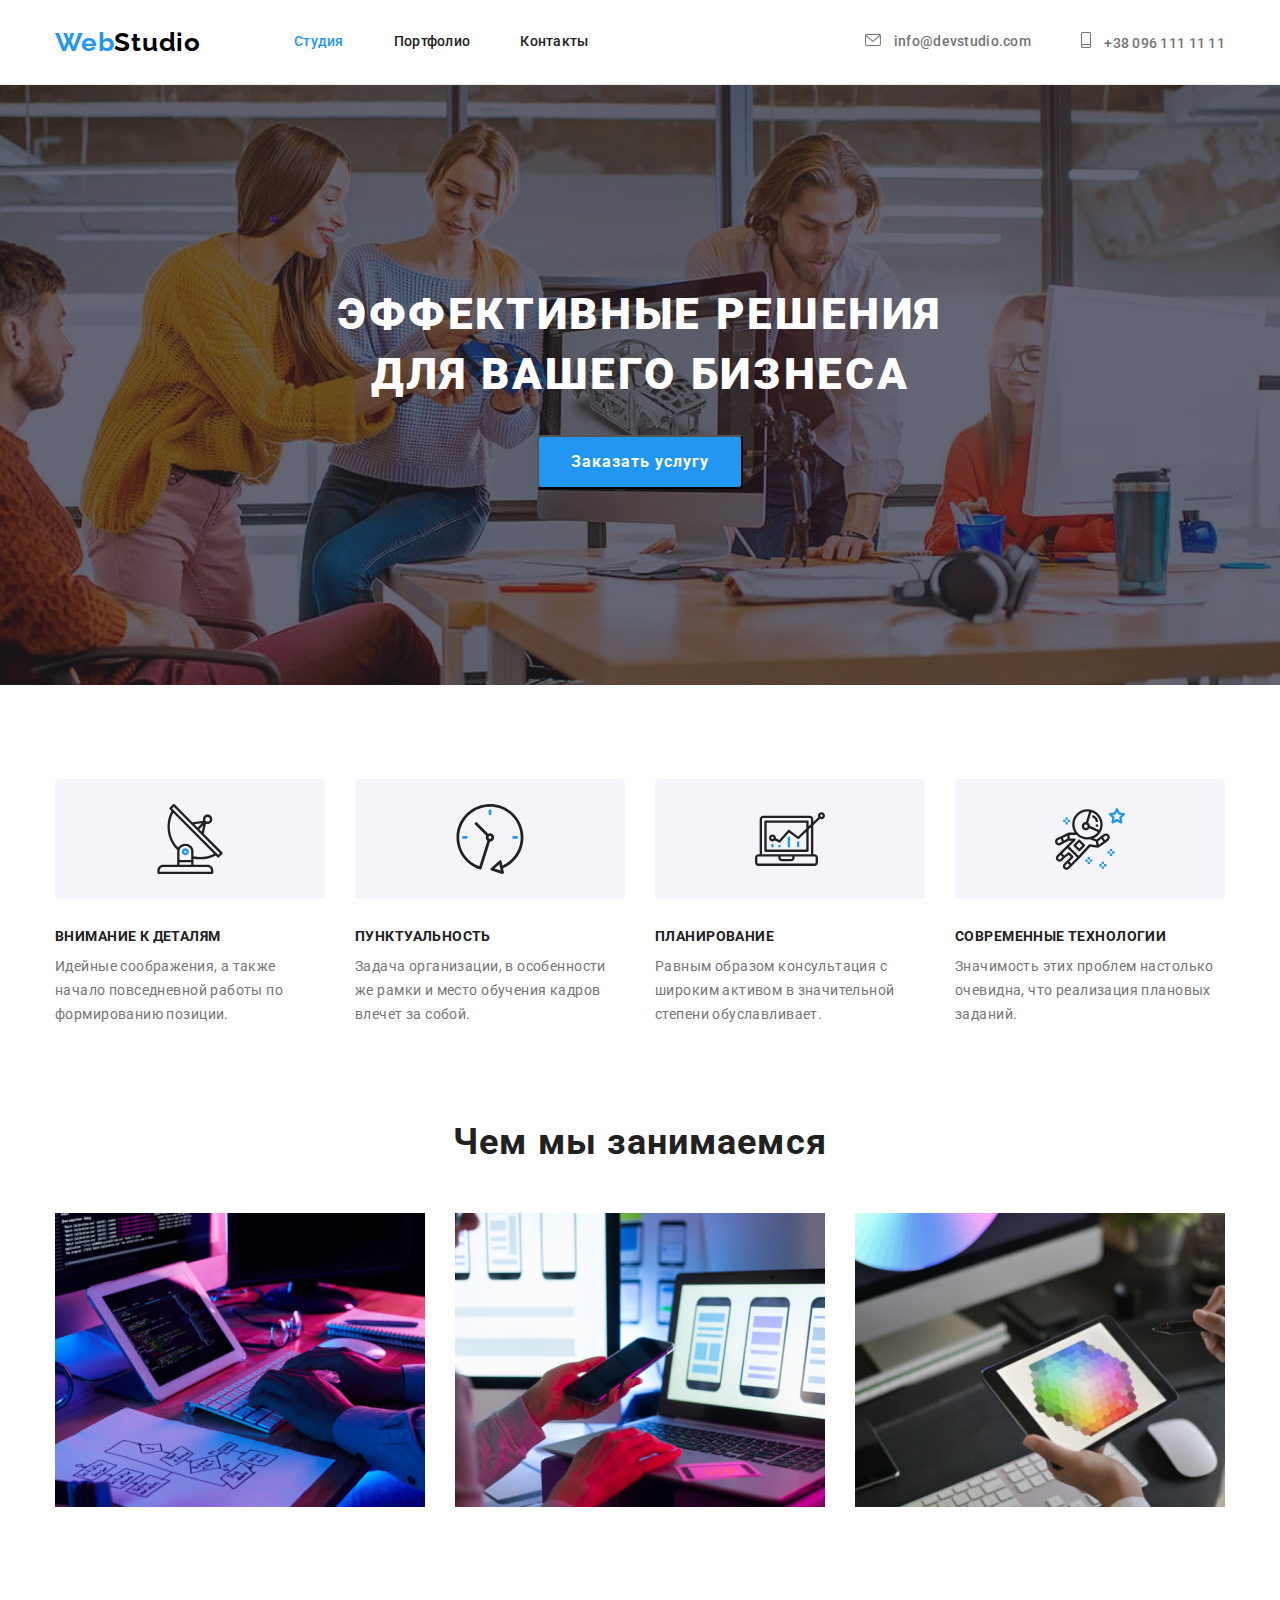
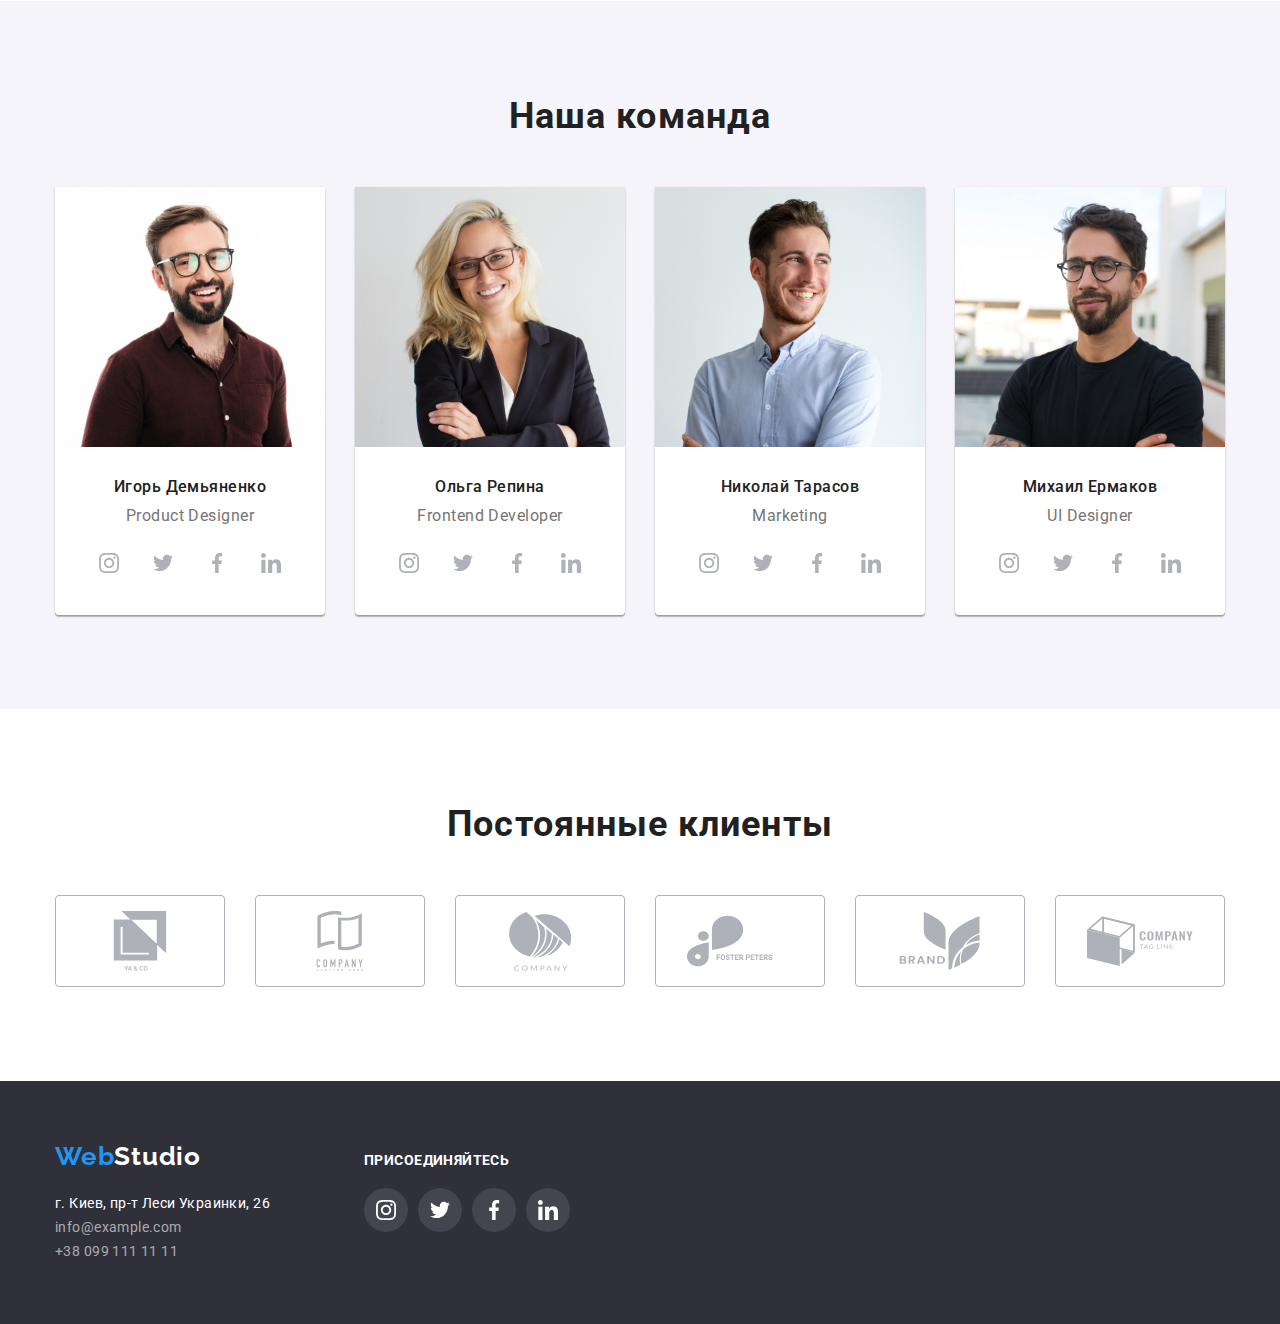
==== index.html @ c4a21d58 "Initial commit" ====
<!DOCTYPE html>
<html lang="ru">
  <head>
    <meta charset="UTF-8" />
    <meta http-equiv="X-UA-Compatible" content="IE=edge" />
    <meta name="viewport" content="width=device-width, initial-scale=1.0" />
    <title>Студия</title>
    <link rel="preconnect" href="https://fonts.googleapis.com" />
    <link rel="preconnect" href="https://fonts.gstatic.com" crossorigin />
    <link
      href="https://fonts.googleapis.com/css2?family=Raleway:wght@700&family=Roboto:wght@400;500;700;900&display=swap"
      rel="stylesheet"
    />
    <link
      rel="stylesheet"
      href="https://cdn.jsdelivr.net/npm/modern-normalize@1.1.0/modern-normalize.min.css"
    />
    <link rel="stylesheet" href="./css/styles.css" />
  </head>
  <body>
    <header class="header">
      <div class="container">
        <!--Верхняя линия-->
        <a
          class="logo link"
          href="./index.html"
          aria-label="Логотип сайта"
          lang="en"
          >Web<span class="logo-dark">Studio</span>
        </a>
        <!--Навигация-->
        <nav class="nav">
          <ul class="nav-list list">
            <li class="nav-item">
              <a class="nav-link current link" href="#">Студия</a>
            </li>
            <li class="nav-item">
              <a class="nav-link link" href="./portfolio.html">Портфолио</a>
            </li>
            <li class="nav-item">
              <a class="nav-link link" href="">Контакты</a>
            </li>
          </ul>
        </nav>
        <!--tel+e-mail-->
        <div class="contacts">
          <ul class="contact-list list">
            <li class="contact-item">
              <a class="contact-link link" href="mailto:info@devstudio.com">
                <svg class="icon-mail" width="16" height="12">
                  <use href="./images/icons.svg#icon-mail"></use>
                </svg>
                info@devstudio.com</a
              >
            </li>
            <li class="contact-item">
              <a class="contact-link link" href="tel:+380961111111">
                <svg class="icon-smartphone" width="10" height="16">
                  <use href="./images/icons.svg#icon-smartphone"></use>
                </svg>
                +38 096 111 11 11</a
              >
            </li>
          </ul>
        </div>
      </div>
    </header>

    <main>
      <!--Секция Герой-->
      <section class="hero">
        <div class="container">
          <h1 class="hero-title">Эффективные решения для вашего бизнеса</h1>
          <button class="hero-btn" type="button">Заказать услугу</button>
        </div>
      </section>

      <!--Особенности-->
      <section class="features">
        <div class="container">
          <h2 class="features-title" hidden>Особенности</h2>
          <ul class="features-list list">
            <li class="features-item">
              <div class="features-box">
                <svg width="70" height="70">
                  <use href="./images/icons.svg#icon-antenna"></use>
                </svg>
              </div>
              <h3 class="features-item-title">Внимание к деталям</h3>
              <p class="features-text">
                Идейные соображения, а также начало повседневной работы по
                формированию позиции.
              </p>
            </li>
            <li class="features-item">
              <div class="features-box">
                <svg width="70" height="70">
                  <use href="./images/icons.svg#icon-clock"></use>
                </svg>
              </div>
              <h3 class="features-item-title">Пунктуальность</h3>
              <p class="features-text">
                Задача организации, в особенности же рамки и место обучения
                кадров влечет за собой.
              </p>
            </li>
            <li class="features-item">
              <div class="features-box">
                <svg width="70" height="70">
                  <use href="./images/icons.svg#icon-diagram"></use>
                </svg>
              </div>
              <h3 class="features-item-title">Планирование</h3>
              <p class="features-text">
                Равным образом консультация с широким активом в значительной
                степени обуславливает.
              </p>
            </li>
            <li class="features-item">
              <div class="features-box">
                <svg width="70" height="70">
                  <use href="./images/icons.svg#icon-astronaut"></use>
                </svg>
              </div>
              <h3 class="features-item-title">Современные технологии</h3>
              <p class="features-text">
                Значимость этих проблем настолько очевидна, что реализация
                плановых заданий.
              </p>
            </li>
          </ul>
        </div>
      </section>

      <!--Чем мы занимаемся-->
      <section class="services">
        <div class="container">
          <h2 class="services-title">Чем мы занимаемся</h2>
          <ul class="services-list list">
            <li class="services-item">
              <img
                src="./images/we-do/workPC.jpg"
                alt="work PC"
                width="370"
                height="294"
              />
            </li>
            <li class="services-item">
              <img
                src="./images/we-do/workPhone.jpg"
                alt="work Phone"
                width="370"
                height="294"
              />
            </li>
            <li class="services-item">
              <img
                src="./images/we-do/workTablet.jpg"
                alt="work Tablet"
                width="370"
                height="294"
              />
            </li>
          </ul>
        </div>
      </section>

      <!--Список членов команды-->
      <section class="team">
        <div class="container">
          <h2 class="team-title">Наша команда</h2>
          <ul class="team-list list">
            <li class="team-item">
              <img
                src="./images/team/photo1.jpg"
                alt="Игорь Демьяненко - Product Designer"
                width="270"
                height="260"
              />
              <div class="team-content">
                <h3 class="team-subtitle">Игорь Демьяненко</h3>
                <p class="team-text" lang="en">Product Designer</p>
                <ul class="team-social-list list">
                  <li class="team-social-item">
                    <a href="#" class="team-social-link link">
                      <svg class="team-social-icon" width="20" height="20">
                        <use href="./images/icons.svg#icon-instagram"></use>
                      </svg>
                    </a>
                  </li>
                  <li class="team-social-item">
                    <a href="#" class="team-social-link link">
                      <svg class="team-social-icon" width="20" height="20">
                        <use href="./images/icons.svg#icon-twitter"></use>
                      </svg>
                    </a>
                  </li>
                  <li class="team-social-item">
                    <a href="#" class="team-social-link link">
                      <svg class="team-social-icon" width="20" height="20">
                        <use href="./images/icons.svg#icon-facebook"></use>
                      </svg>
                    </a>
                  </li>
                  <li class="team-social-item">
                    <a href="#" class="team-social-link link">
                      <svg class="team-social-icon" width="20" height="20">
                        <use href="./images/icons.svg#icon-linkedin"></use>
                      </svg>
                    </a>
                  </li>
                </ul>
              </div>
            </li>
            <li class="team-item">
              <img
                src="./images/team/photo2.jpg"
                alt="Ольга Репина - Frontend Developer"
                width="270"
                height="260"
              />
              <div class="team-content">
                <h3 class="team-subtitle">Ольга Репина</h3>
                <p class="team-text" lang="en">Frontend Developer</p>
                <ul class="team-social-list list">
                  <li class="team-social-item">
                    <a href="#" class="team-social-link link">
                      <svg class="team-social-icon" width="20" height="20">
                        <use href="./images/icons.svg#icon-instagram"></use>
                      </svg>
                    </a>
                  </li>
                  <li class="team-social-item">
                    <a href="#" class="team-social-link link">
                      <svg class="team-social-icon" width="20" height="20">
                        <use href="./images/icons.svg#icon-twitter"></use>
                      </svg>
                    </a>
                  </li>
                  <li class="team-social-item">
                    <a href="#" class="team-social-link link">
                      <svg class="team-social-icon" width="20" height="20">
                        <use href="./images/icons.svg#icon-facebook"></use>
                      </svg>
                    </a>
                  </li>
                  <li class="team-social-item">
                    <a href="#" class="team-social-link link">
                      <svg class="team-social-icon" width="20" height="20">
                        <use href="./images/icons.svg#icon-linkedin"></use>
                      </svg>
                    </a>
                  </li>
                </ul>
              </div>
            </li>
            <li class="team-item">
              <img
                src="./images/team/photo3.jpg"
                alt="Николай Тарасов - Marketing"
                width="270"
                height="260"
              />
              <div class="team-content">
                <h3 class="team-subtitle">Николай Тарасов</h3>
                <p class="team-text" lang="en">Marketing</p>
                <ul class="team-social-list list">
                  <li class="team-social-item">
                    <a href="#" class="team-social-link link">
                      <svg class="team-social-icon" width="20" height="20">
                        <use href="./images/icons.svg#icon-instagram"></use>
                      </svg>
                    </a>
                  </li>
                  <li class="team-social-item">
                    <a href="#" class="team-social-link link">
                      <svg class="team-social-icon" width="20" height="20">
                        <use href="./images/icons.svg#icon-twitter"></use>
                      </svg>
                    </a>
                  </li>
                  <li class="team-social-item">
                    <a href="#" class="team-social-link link">
                      <svg class="team-social-icon" width="20" height="20">
                        <use href="./images/icons.svg#icon-facebook"></use>
                      </svg>
                    </a>
                  </li>
                  <li class="team-social-item">
                    <a href="#" class="team-social-link link">
                      <svg class="team-social-icon" width="20" height="20">
                        <use href="./images/icons.svg#icon-linkedin"></use>
                      </svg>
                    </a>
                  </li>
                </ul>
              </div>
            </li>
            <li class="team-item">
              <img
                src="./images/team/photo4.jpg"
                alt="Михаил Ермаков - UI Designer"
                width="270"
                height="260"
              />
              <div class="team-content">
                <h3 class="team-subtitle">Михаил Ермаков</h3>
                <p class="team-text" lang="en">UI Designer</p>
                <ul class="team-social-list list">
                  <li class="team-social-item">
                    <a href="#" class="team-social-link link">
                      <svg class="team-social-icon" width="20" height="20">
                        <use href="./images/icons.svg#icon-instagram"></use>
                      </svg>
                    </a>
                  </li>
                  <li class="team-social-item">
                    <a href="#" class="team-social-link link">
                      <svg class="team-social-icon" width="20" height="20">
                        <use href="./images/icons.svg#icon-twitter"></use>
                      </svg>
                    </a>
                  </li>
                  <li class="team-social-item">
                    <a href="#" class="team-social-link link">
                      <svg class="team-social-icon" width="20" height="20">
                        <use href="./images/icons.svg#icon-facebook"></use>
                      </svg>
                    </a>
                  </li>
                  <li class="team-social-item">
                    <a href="#" class="team-social-link link">
                      <svg class="team-social-icon" width="20" height="20">
                        <use href="./images/icons.svg#icon-linkedin"></use>
                      </svg>
                    </a>
                  </li>
                </ul>
              </div>
            </li>
          </ul>
        </div>
      </section>
      <!-- Our clients -->
      <section class="clients">
        <div class="container">
          <h2 class="clients-title">Постоянные клиенты</h2>
          <div class="clients-container">
            <ul class="clients-list list">
              <li class="clients-item">
                <a href="#" class="clients-link">
                  <svg class="clients-icon" width="106" height="60">
                    <use href="./images/icons.svg#icon-company-1"></use>
                  </svg>
                </a>
              </li>
              <li class="clients-item">
                <a href="#" class="clients-link">
                  <svg class="clients-icon" width="106" height="60">
                    <use href="./images/icons.svg#icon-company-2"></use>
                  </svg>
                </a>
              </li>
              <li class="clients-item">
                <a href="#" class="clients-link">
                  <svg class="clients-icon" width="106" height="60">
                    <use href="./images/icons.svg#icon-company-3"></use>
                  </svg>
                </a>
              </li>
              <li class="clients-item">
                <a href="#" class="clients-link">
                  <svg class="clients-icon" width="106" height="60">
                    <use href="./images/icons.svg#icon-company-4"></use>
                  </svg>
                </a>
              </li>
              <li class="clients-item">
                <a href="#" class="clients-link">
                  <svg class="clients-icon" width="106" height="60">
                    <use href="./images/icons.svg#icon-company-5"></use>
                  </svg>
                </a>
              </li>
              <li class="clients-item">
                <a href="#" class="clients-link">
                  <svg class="clients-icon" width="106" height="60">
                    <use href="./images/icons.svg#icon-company-6"></use>
                  </svg>
                </a>
              </li>
            </ul>
          </div>
        </div>
      </section>
    </main>

    <!--Подвал, контакты-->
    <footer class="footer">
      <!--Лого-->
      <div class="container">
        <div class="logo-box">
          <a
            class="logo link logo-footer"
            href="./index.html"
            aria-label="Логотип сайта"
            lang="en"
            >Web<span class="logo-light">Studio</span>
          </a>
          <address class="address">
            <ul class="list">
              <li>
                <a
                  class="address-text"
                  target="_blank"
                  href="https://goo.gl/maps/DQ1r9ML3YU5eXVheA"
                  >г. Киев, пр-т Леси Украинки, 26</a
                >
              </li>
              <li>
                <a class="address-link link" href="mailto:info@example.com"
                  >info@example.com</a
                >
              </li>
              <li>
                <a class="address-link link" href="tel:+380991111111"
                  >+38 099 111 11 11</a
                >
              </li>
            </ul>
          </address>
        </div>
        <div class="join-box">
          <h3 class="join-title">присоединяйтесь</h3>
          <ul class="join-list list">
            <li class="join-item">
              <a href="#" class="join-link link">
                <svg class="join-icon" width="20" height="20">
                  <use href="./images/icons.svg#icon-instagram"></use>
                </svg>
              </a>
            </li>
            <li class="join-item">
              <a href="#" class="join-link link">
                <svg class="join-icon" width="20" height="20">
                  <use href="./images/icons.svg#icon-twitter"></use>
                </svg>
              </a>
            </li>
            <li class="join-item">
              <a href="#" class="join-link link">
                <svg class="join-icon" width="20" height="20">
                  <use href="./images/icons.svg#icon-facebook"></use>
                </svg>
              </a>
            </li>
            <li class="join-item">
              <a href="#" class="join-link link">
                <svg class="join-icon" width="20" height="20">
                  <use href="./images/icons.svg#icon-linkedin"></use>
                </svg>
              </a>
            </li>
          </ul>
        </div>
      </div>
    </footer>
  </body>
</html>
---- css/styles.css ----
:root {
  --main-font: "Roboto", sans-serif;
  --secondary-font: "Raleway", sans-serif;

  /*Text colors */
  --accent-color: #2196f3;
  --main-text-color: #757575;
  --secondary-text-color: #212121;
  --third-color: #ffffff;

  /*Background colors */
  --main-bg-color: #ffffff;
  --secondary-bg-color: #f5f4fa;
  --dark-bg-color: #2f303a;
  --hero-btn-hover: #188ce8;
  --gallery-item-border: #eeeeee;
  --main-icon-color: #afb1b8;
}

body {
  color: var(--main-text-color);
  font-family: var(--main-font);
  font-size: 14px;
  letter-spacing: 0.03em;
}

h1,
h2,
h3,
h4,
h5,
h6,
p,
ul {
  margin: 0;
  padding: 0;
}

img {
  display: block;
  max-width: 100%;
  height: auto;
}

.link {
  text-decoration: none;
  color: currentColor;
}
.link:hover,
.link:focus {
  color: var(--accent-color);
}
.list {
  list-style: none;
}

/* ---Студия---*/
.services-title,
.team-title,
.clients-title {
  font-weight: 700;
  font-size: 36px;
  line-height: 1.17;
  text-align: center;
  letter-spacing: 0.03em;
  color: var(--secondary-text-color);
}

.container {
  margin-left: auto;
  margin-right: auto;
  width: 1200px;
  padding: 0 15px;
  /* outline: 2px solid tomato; */
}

/* Хедер */
.header {
  background-color: var(--main-bg-color);
  border-bottom: 1px solid #ececec;
}

.header > .container {
  display: flex;
  align-items: center;
}
.logo {
  font-family: var(--secondary-font);
  font-weight: 700;
  font-size: 26px;
  line-height: 1.19;
  letter-spacing: 0.03em;
  color: var(--accent-color);

  margin-right: 93px;
}
.logo-dark {
  color: #000000;
}

/* Навигация */
.nav-link,
.contact-link {
  display: block;
  padding: 32px 0;

  font-weight: 500;
  font-size: 14px;
  line-height: 1.14;
  letter-spacing: 0.02em;
}
.nav-link {
  color: var(--secondary-text-color);
}
.nav-link.current {
  color: var(--accent-color);
}
.nav-list {
  display: flex;
  align-items: center;
}
.nav-item {
  margin-right: 50px;
}
.nav-item:last-child {
  margin-right: 0;
}
.contacts {
  display: flex;
  align-items: center;
  margin-left: auto;
}
.contact-link {
  color: var(--main-text-color);
}
.contact-list {
  display: flex;
  align-items: center;
}
.contact-item {
  margin-right: 50px;
}
.contact-item:last-child {
  margin-right: 0;
}
.icon-mail,
.icon-smartphone {
  margin-right: 10px;
  fill: currentColor;
}
.icon-mail:hover,
.icon-smartphone:hover {
  fill: currentColor;
}

/* Секция Герой */
.hero {
  padding-top: 200px;
  padding-bottom: 200px;
  text-align: center;
  /* background-color: var(--dark-bg-color); */
  background-image: linear-gradient(
      to right,
      rgba(47, 48, 58, 0.4),
      rgba(47, 48, 58, 0.4)
    ),
    url(../images/hero/hero-bg.jpg);
  background-repeat: no-repeat;
  background-position: center;
  max-width: 1600px;
  height: 600px;
  margin-left: auto;
  margin-right: auto;
}
.hero-title {
  width: 696px;
  align-items: center;
  margin-left: auto;
  margin-right: auto;
  margin-bottom: 30px;
  font-weight: 900;
  font-size: 44px;
  line-height: 1.36;
  letter-spacing: 0.06em;
  text-transform: uppercase;
  color: var(--third-color);
}
.hero-btn {
  padding: 10px 32px;
  font-weight: 700;
  font-size: 16px;
  line-height: 1.88;
  border-radius: 4px;
  letter-spacing: 0.06em;
  color: var(--third-color);
  background-color: var(--accent-color);
}
.hero-btn:hover,
.hero-btn:focus {
  color: var(--third-color);
  background-color: var(--hero-btn-hover);
}

/* Особености */ /* Чем мы занимаемся */
.features-list,
.services-list {
  display: flex;
  align-items: center;
  margin-left: auto;
}
.features-item {
  margin-right: 30px;
  width: 270px;
}
.features-item:last-child {
  margin-right: 0;
}
.features {
  padding-top: 94px;
  padding-bottom: 94px;
  background-color: var(--main-bg-color);
}

.features-item-title {
  margin-bottom: 10px;
  font-weight: 700;
  font-size: 14px;
  line-height: 1.14;
  letter-spacing: 0.03em;
  text-transform: uppercase;
  color: var(--secondary-text-color);
}
.features-text {
  font-weight: 400;
  font-size: 14px;
  line-height: 1.71;
  letter-spacing: 0.03em;
  color: var(--main-text-color);
}
.features-box {
  display: flex;
  width: 270px;
  height: 120px;
  background-color: var(--secondary-bg-color);
  align-items: center;
  justify-content: center;
  border-radius: 4px;
  margin-bottom: 30px;
}
.services {
  padding-bottom: 94px;
  background-color: var(--main-bg-color);
}
.services-title {
  margin-bottom: 50px;
}
.services-item {
  margin-right: 30px;
}
.services-item:last-child {
  margin-right: 0;
}
/* Наша команда */
.team {
  padding: 94px 0;
  background-color: var(--secondary-bg-color);
}
.team-title {
  margin-bottom: 50px;
}
.team-list {
  display: flex;
  align-items: center;
}
.team-item {
  margin-right: 30px;
  background-color: var(--main-bg-color);
  box-shadow: 0px 1px 3px rgba(0, 0, 0, 0.12), 0px 1px 1px rgba(0, 0, 0, 0.14),
    0px 2px 1px rgba(0, 0, 0, 0.2);
  border-radius: 0px 0px 4px 4px;
}
.team-item:last-child {
  margin-right: 0;
}
.team-subtitle {
  margin-bottom: 10px;
  font-weight: 500;
  font-size: 16px;
  line-height: 1.19;
  text-align: center;
  letter-spacing: 0.03em;
  color: var(--secondary-text-color);
}
.team-text {
  font-weight: 400;
  font-size: 16px;
  line-height: 1.19;
  text-align: center;
  letter-spacing: 0.03em;
  color: var(--main-text-color);
  margin-bottom: 16px;
}
.team-content {
  padding-top: 30px;
  padding-bottom: 30px;
  display: flex;
  flex-direction: column;
  width: 270px;
  align-items: center;
}
.team-social-list {
  display: flex;
}
.team-social-item {
  display: flex;
  margin-right: 10px;
}
.team-social-item:last-child {
  margin-right: 0;
}
.team-social-link {
  width: 44px;
  height: 44px;
  fill: var(--main-icon-color);
  display: flex;
  border-radius: 50%;
  align-items: center;
  justify-content: center;
}
.team-social-link:hover,
.team-social-link:focus {
  background-color: var(--accent-color);
  fill: var(--main-bg-color);
}
/* Секция "Наши клиенты" */
.clients {
  padding: 94px 0;
}
.clients-title {
  margin-bottom: 50px;
}
.clients-list {
  display: flex;
}
.clients-item {
  display: flex;
  margin-right: 30px;
}
.clients-item:last-child {
  margin-right: 0;
}
.clients-link {
  display: flex;
  width: 170px;
  height: 92px;
  border: 1px solid var(--main-icon-color);
  align-items: center;
  justify-content: center;
  fill: var(--main-icon-color);
  border-radius: 4px;
}
.clients-link:hover,
.clients-link:focus {
  border: 1px solid var(--accent-color);
  fill: var(--accent-color);
}
/* Подвал */
.footer {
  padding: 60px 0;
  background-color: var(--dark-bg-color);
  box-sizing: border-box;
}
.footer > .container {
  display: flex;
  justify-content: flex-start;
  align-items: baseline;
}
.logo-box {
  margin-right: 70px;
  display: flex;
  flex-direction: column;
}
.logo-light {
  color: var(--third-color);
}
.logo-footer {
  margin-bottom: 20px;
}
.address {
  font-style: normal;
  display: flex;
  flex-direction: column;
}
.address-text {
  margin-bottom: 9px;
  font-weight: 400;
  font-size: 14px;
  line-height: 1.71;
  letter-spacing: 0.03em;
  color: var(--third-color);
  text-decoration: none;
}
.address-link {
  margin-bottom: 9px;
  font-weight: 400;
  font-size: 14px;
  line-height: 1.71;
  letter-spacing: 0.03em;
  color: rgba(255, 255, 255, 0.6);
}
.address-link:last-child {
  margin-bottom: 0;
}
.join-box {
  display: flex;
  flex-direction: column;
}
.join-title {
  display: flex;
  margin-bottom: 20px;
  font-weight: 700;
  font-size: 14px;
  line-height: 16px;
  letter-spacing: 0.03em;
  text-transform: uppercase;
  color: var(--third-color);
}
.join-list {
  display: flex;
}
.join-item {
  display: flex;
  margin-right: 10px;
}
.join-item:last-child {
  margin-right: 0;
}
.join-link {
  width: 44px;
  height: 44px;
  fill: var(--main-bg-color);
  display: flex;
  border-radius: 50%;
  align-items: center;
  justify-content: center;
  background: rgba(255, 255, 255, 0.1);
}
.join-link:hover,
.join-link:focus {
  background-color: var(--accent-color);
  fill: var(--main-bg-color);
}

/* ---Портфолио---*/

/* Фильтр */
.btn-filter {
  padding: 94px 0;
}
.btn-filter,
.btn-list,
.gallery-list {
  display: flex;
  align-items: center;
  justify-content: center;
}
.btn-list {
  margin-bottom: 50px;
}
.btn-item {
  margin-right: 8px;
}
.btn-item:last-child {
  margin-right: 0;
}

.btn-text {
  padding: 6px 22px;
  font-family: inherit;
  font-weight: 500;
  font-size: 16px;
  line-height: 1.63;
  text-align: center;
  letter-spacing: 0.03em;
  color: var(--secondary-text-color);
  background-color: var(--secondary-bg-color);
  border: none;
  border-radius: 4px;
}

.btn-text.current,
.btn-text:hover,
.btn.text:focus {
  color: var(--third-color);
  background-color: var(--accent-color);
  box-shadow: 0px 3px 1px rgba(0, 0, 0, 0.1), 0px 1px 2px rgba(0, 0, 0, 0.08),
    0px 2px 2px rgba(0, 0, 0, 0.12);
}

/* Галерея проектов */
.gallery-list {
  display: flex;
  flex-wrap: wrap;
}
.gallery-item {
  display: flex;
  margin-right: 30px;
  margin-bottom: 30px;
}
.gallery-item:nth-child(3n) {
  margin-right: 0;
}
.gallery-item:nth-child(n + 7) {
  margin-bottom: 0;
}
.gallery-link {
  width: 370px;
  border: 1px solid var(--gallery-item-border);
}
.gallery-link:hover,
.gallery-link:focus {
  box-shadow: 0px 1px 1px rgba(0, 0, 0, 0.12), 0px 4px 4px rgba(0, 0, 0, 0.06),
    1px 4px 6px rgba(0, 0, 0, 0.16);
}
.gallery-title {
  margin-bottom: 4px;
  font-weight: 700;
  font-size: 18px;
  line-height: 2;
  letter-spacing: 0.06em;
  color: var(--secondary-text-color);
}
.gallery-text {
  font-weight: 400;
  font-size: 16px;
  line-height: 1.88;
  letter-spacing: 0.03em;
  color: var(--main-text-color);
}
.gallery-content {
  padding: 20px 24px;
}
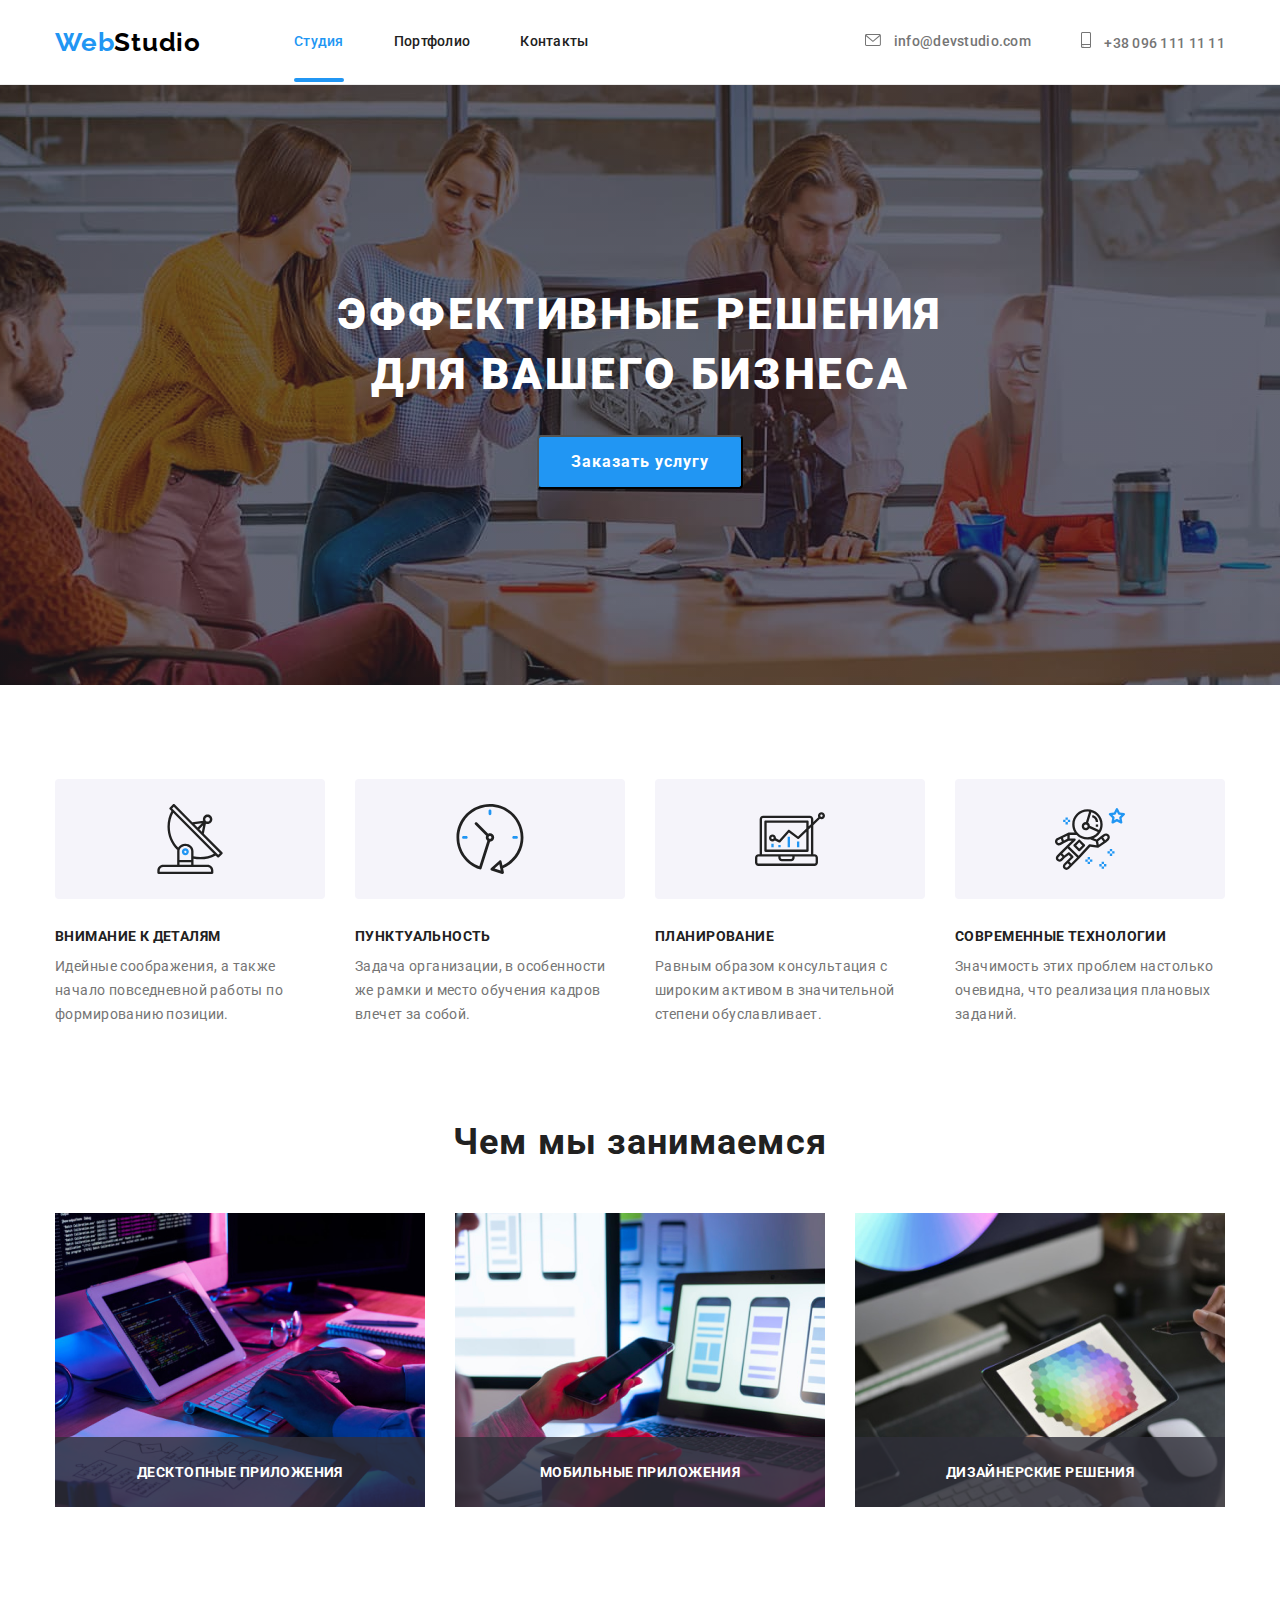
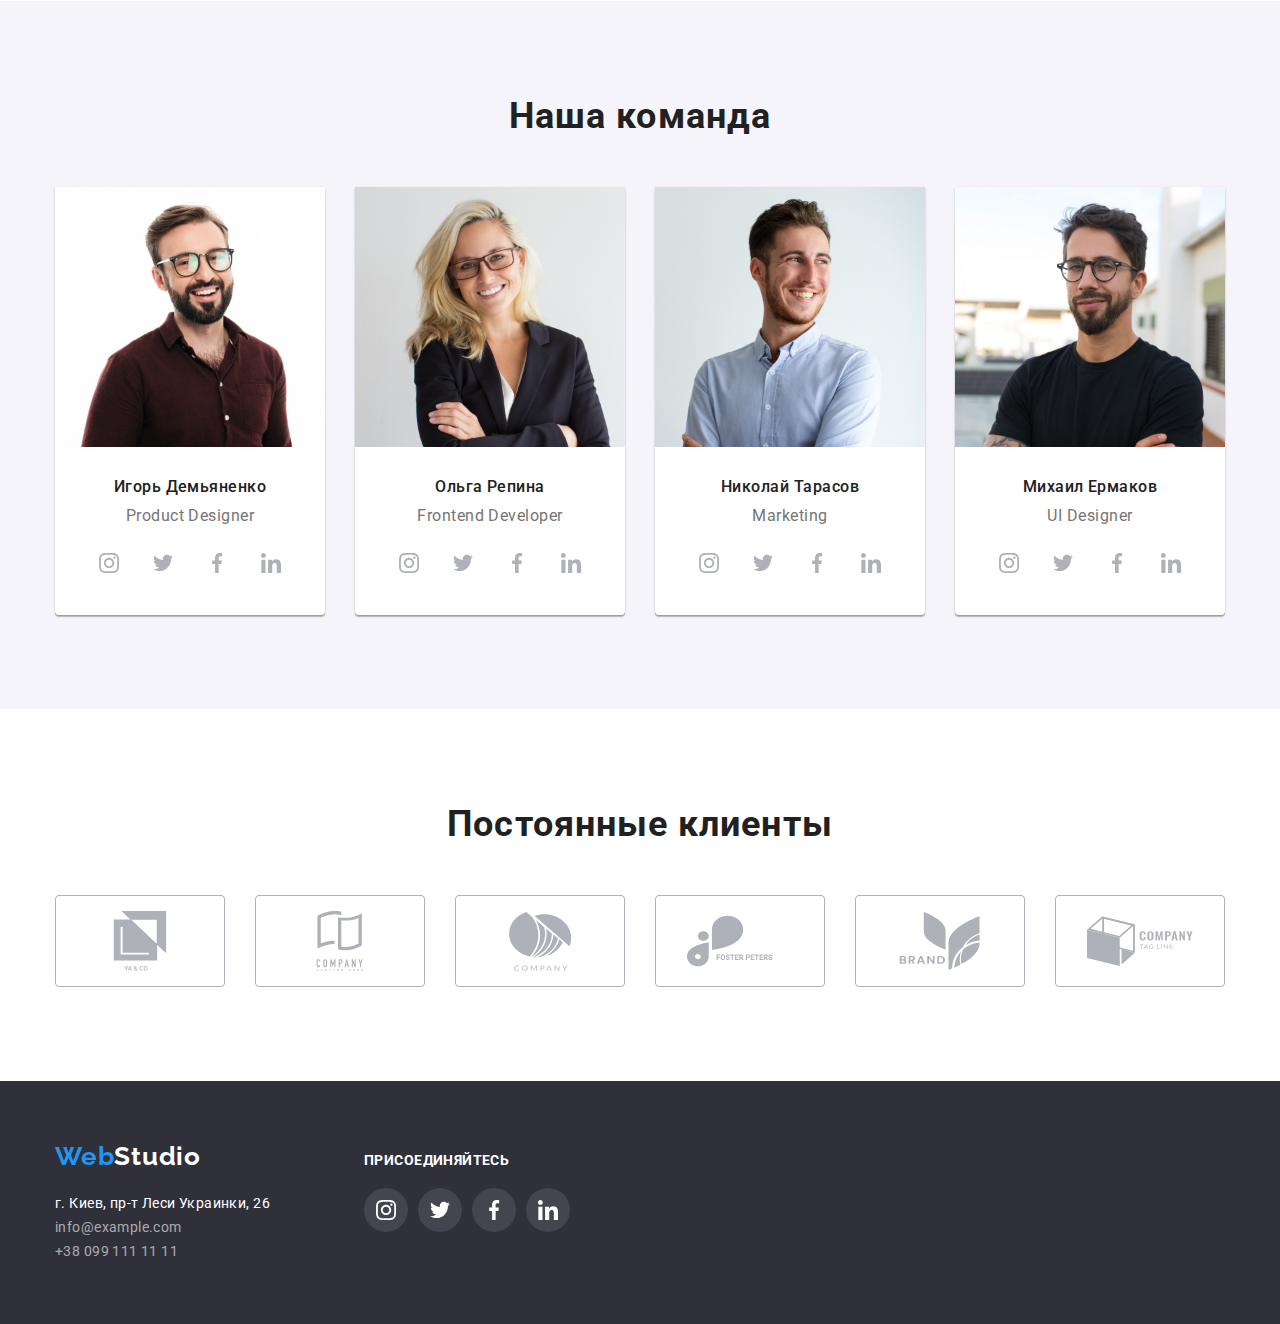
==== commit 2b53f106: "services section update" ====
--- a/index.html
+++ b/index.html
@@ -144,6 +144,7 @@
                 width="370"
                 height="294"
               />
+              <p class="service-text">Десктопные приложения</p>
             </li>
             <li class="services-item">
               <img
@@ -152,6 +153,7 @@
                 width="370"
                 height="294"
               />
+              <p class="service-text">Мобильные приложения</p>
             </li>
             <li class="services-item">
               <img
@@ -160,6 +162,7 @@
                 width="370"
                 height="294"
               />
+              <p class="service-text">Дизайнерские решения</p>
             </li>
           </ul>
         </div>
--- a/css/styles.css
+++ b/css/styles.css
@@ -110,10 +110,22 @@
   letter-spacing: 0.02em;
 }
 .nav-link {
+  position: relative;
   color: var(--secondary-text-color);
 }
 .nav-link.current {
   color: var(--accent-color);
+}
+.nav-link.current::after {
+  position: absolute;
+  bottom: 0;
+  left: 0;
+  content: "";
+  display: block;
+  width: 100%;
+  height: 4px;
+  background: var(--accent-color);
+  border-radius: 2px;
 }
 .nav-list {
   display: flex;
@@ -255,10 +267,28 @@
   margin-bottom: 50px;
 }
 .services-item {
+  position: relative;
   margin-right: 30px;
 }
 .services-item:last-child {
   margin-right: 0;
+}
+.service-text {
+  position: absolute;
+  left: 0;
+  bottom: 0;
+  display: block;
+  width: 100%;
+  padding-top: 27px;
+  padding-bottom: 27px;
+  font-weight: 700;
+  font-size: 14px;
+  line-height: 16px;
+  text-align: center;
+  letter-spacing: 0.03em;
+  text-transform: uppercase;
+  color: var(--third-color);
+  background-color: rgba(47, 48, 58, 0.8);
 }
 /* Наша команда */
 .team {
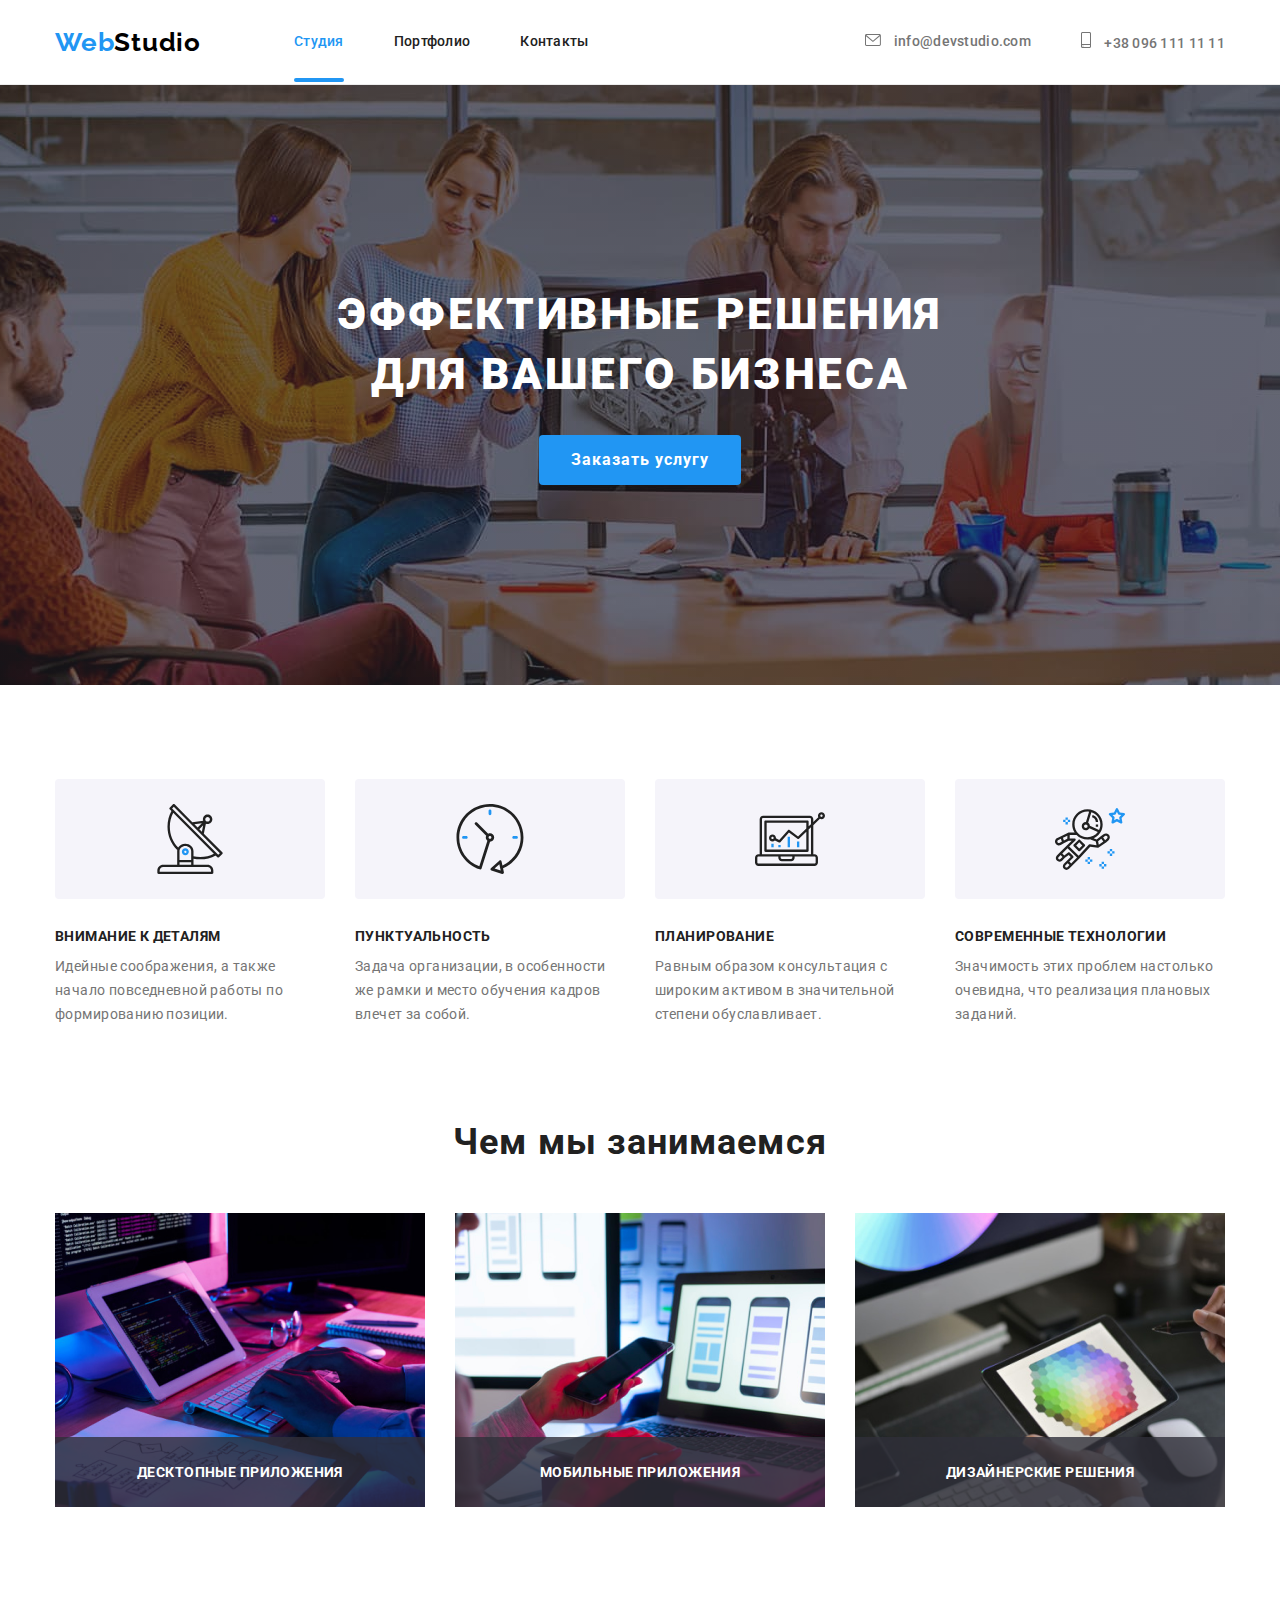
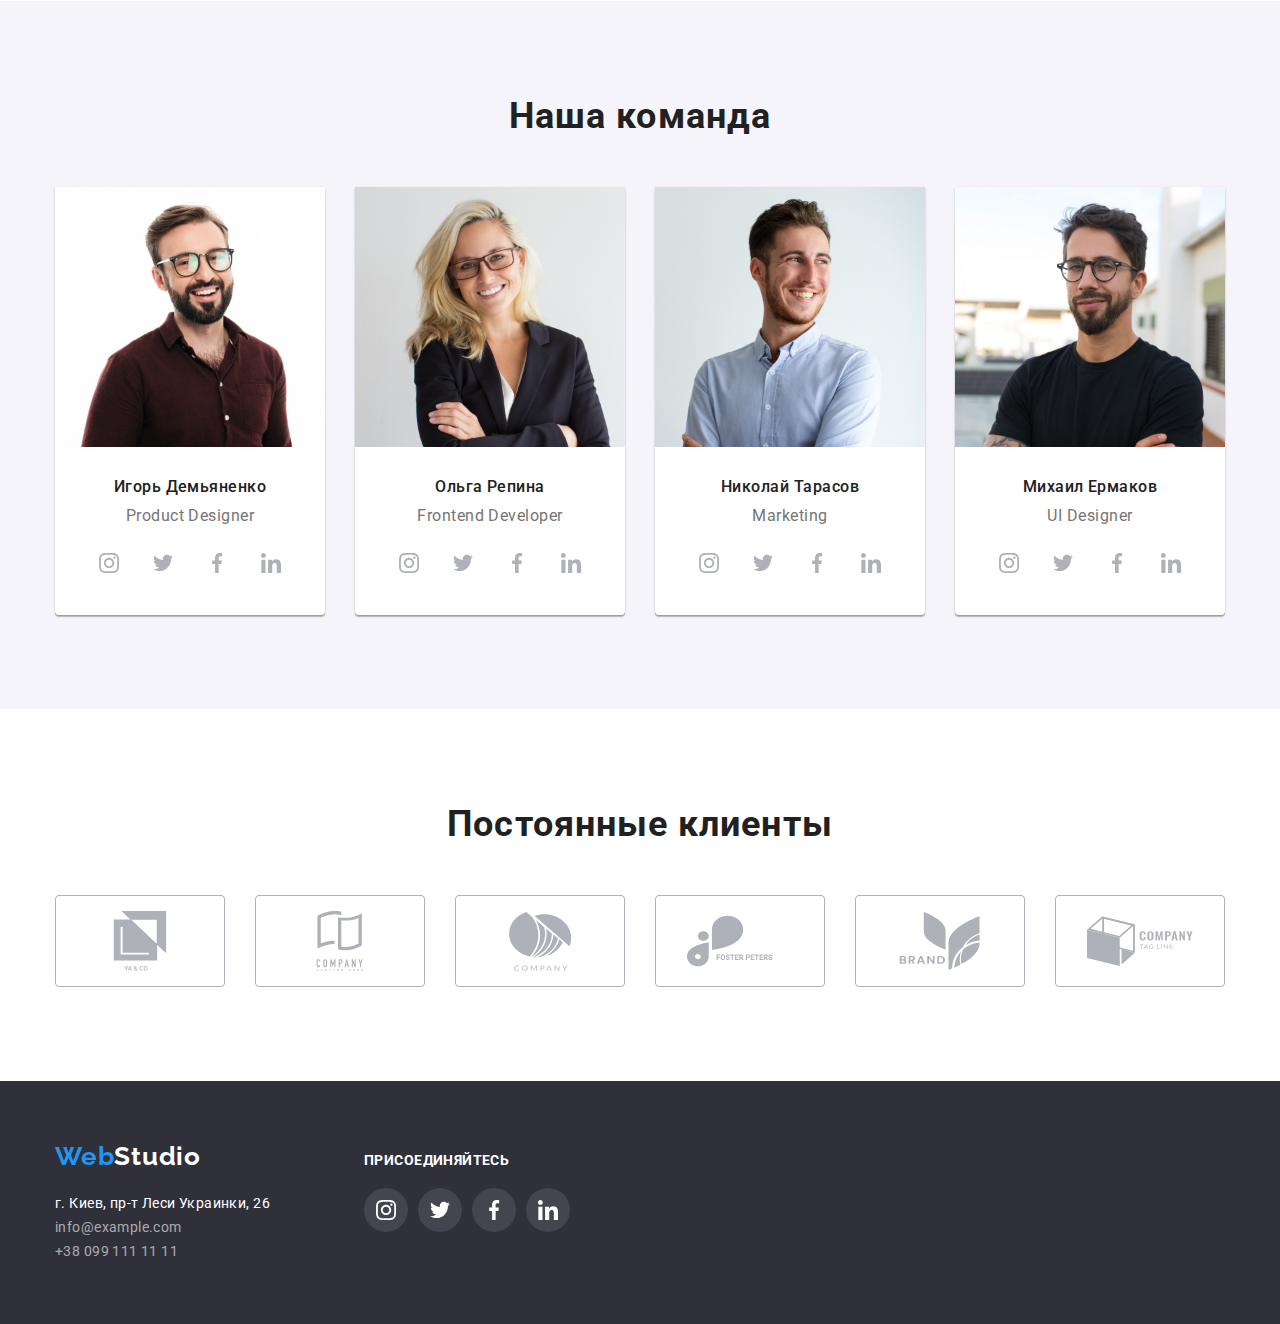
==== commit 7662c812: "add modal" ====
--- a/index.html
+++ b/index.html
@@ -71,7 +71,19 @@
       <section class="hero">
         <div class="container">
           <h1 class="hero-title">Эффективные решения для вашего бизнеса</h1>
-          <button class="hero-btn" type="button">Заказать услугу</button>
+          <button class="hero-btn" type="button" data-modal-open>
+            Заказать услугу
+          </button>
+          <!-- Модальное окно -->
+          <div class="backdrop is-hidden" data-modal>
+            <div class="modal">
+              <button class="btn-modal" type="button" data-modal-close>
+                <svg width="18" height="18">
+                  <use href="./images/icons.svg#icon-close"></use>
+                </svg>
+              </button>
+            </div>
+          </div>
         </div>
       </section>
 
@@ -144,7 +156,7 @@
                 width="370"
                 height="294"
               />
-              <p class="service-text">Десктопные приложения</p>
+              <p class="service-description">Десктопные приложения</p>
             </li>
             <li class="services-item">
               <img
@@ -153,7 +165,7 @@
                 width="370"
                 height="294"
               />
-              <p class="service-text">Мобильные приложения</p>
+              <p class="service-description">Мобильные приложения</p>
             </li>
             <li class="services-item">
               <img
@@ -162,7 +174,7 @@
                 width="370"
                 height="294"
               />
-              <p class="service-text">Дизайнерские решения</p>
+              <p class="service-description">Дизайнерские решения</p>
             </li>
           </ul>
         </div>
@@ -468,5 +480,6 @@
         </div>
       </div>
     </footer>
+    <script src="./js/modal.js"></script>
   </body>
 </html>
--- a/css/styles.css
+++ b/css/styles.css
@@ -15,6 +15,8 @@
   --hero-btn-hover: #188ce8;
   --gallery-item-border: #eeeeee;
   --main-icon-color: #afb1b8;
+  --modal-backdrop: rgba(0, 0, 0, 0.2);
+  --modal-btn-bg: rgba(0, 0, 0, 0.1);
 }
 
 body {
@@ -202,17 +204,62 @@
   font-weight: 700;
   font-size: 16px;
   line-height: 1.88;
+  letter-spacing: 0.06em;
+  color: var(--third-color);
+  background-color: var(--accent-color);
+  border: none;
   border-radius: 4px;
-  letter-spacing: 0.06em;
-  color: var(--third-color);
-  background-color: var(--accent-color);
+  transition-property: color, background-color;
+  transition-duration: 250ms;
+  transition-timing-function: cubic-bezier(0.4, 0, 0.2, 1);
 }
 .hero-btn:hover,
 .hero-btn:focus {
   color: var(--third-color);
   background-color: var(--hero-btn-hover);
 }
-
+.backdrop {
+  position: fixed;
+  top: 0;
+  left: 0;
+  width: 100%;
+  height: 100%;
+  background-color: var(--modal-backdrop);
+  transition: all 250ms cubic-bezier(0.4, 0, 0.2, 1);
+  z-index: 5;
+}
+.backdrop.is-hidden {
+  visibility: hidden;
+  opacity: 0;
+  pointer-events: none;
+}
+.modal {
+  position: absolute;
+  top: 50%;
+  bottom: 50%;
+  transform: translate(-50%, -50%);
+  width: 528px;
+  height: 581px;
+  background-color: var(--main-bg-color);
+  box-shadow: 0px 1px 3px rgba(0, 0, 0, 0.12), 0px 1px 1px rgba(0, 0, 0, 0.14),
+    0px 2px 1px rgba(0, 0, 0, 0.2);
+  border-radius: 4px;
+}
+
+.btn-modal {
+  position: absolute;
+  top: 8px;
+  right: 8px;
+  display: flex;
+  align-items: center;
+  justify-content: center;
+  width: 30px;
+  height: 30px;
+  background: var(--main-bg-color);
+  border: 1px solid var(--modal-btn-bg);
+  border-radius: 50%;
+  cursor: pointer;
+}
 /* Особености */ /* Чем мы занимаемся */
 .features-list,
 .services-list {
@@ -273,7 +320,7 @@
 .services-item:last-child {
   margin-right: 0;
 }
-.service-text {
+.service-description {
   position: absolute;
   left: 0;
   bottom: 0;
@@ -552,6 +599,32 @@
   box-shadow: 0px 1px 1px rgba(0, 0, 0, 0.12), 0px 4px 4px rgba(0, 0, 0, 0.06),
     1px 4px 6px rgba(0, 0, 0, 0.16);
 }
+.gallery-img-box {
+  position: relative;
+  overflow: hidden;
+}
+.gallery-description {
+  position: absolute;
+  top: 0;
+  left: 0;
+  display: block;
+  width: 100%;
+  padding: 63px 24px;
+  font-weight: 400;
+  font-size: 18px;
+  line-height: 1.56;
+  letter-spacing: 0.03em;
+  color: var(--third-color);
+  background-color: rgba(33, 150, 243, 0.9);
+  transform: translateY(100%);
+  transition-property: transform;
+  transition-duration: 250ms;
+  transition-timing-function: cubic-bezier(0.4, 0, 0.2, 1);
+}
+.gallery-link:hover .gallery-description,
+.gallery-link:focus .gallery-description {
+  transform: translateY(0);
+}
 .gallery-title {
   margin-bottom: 4px;
   font-weight: 700;
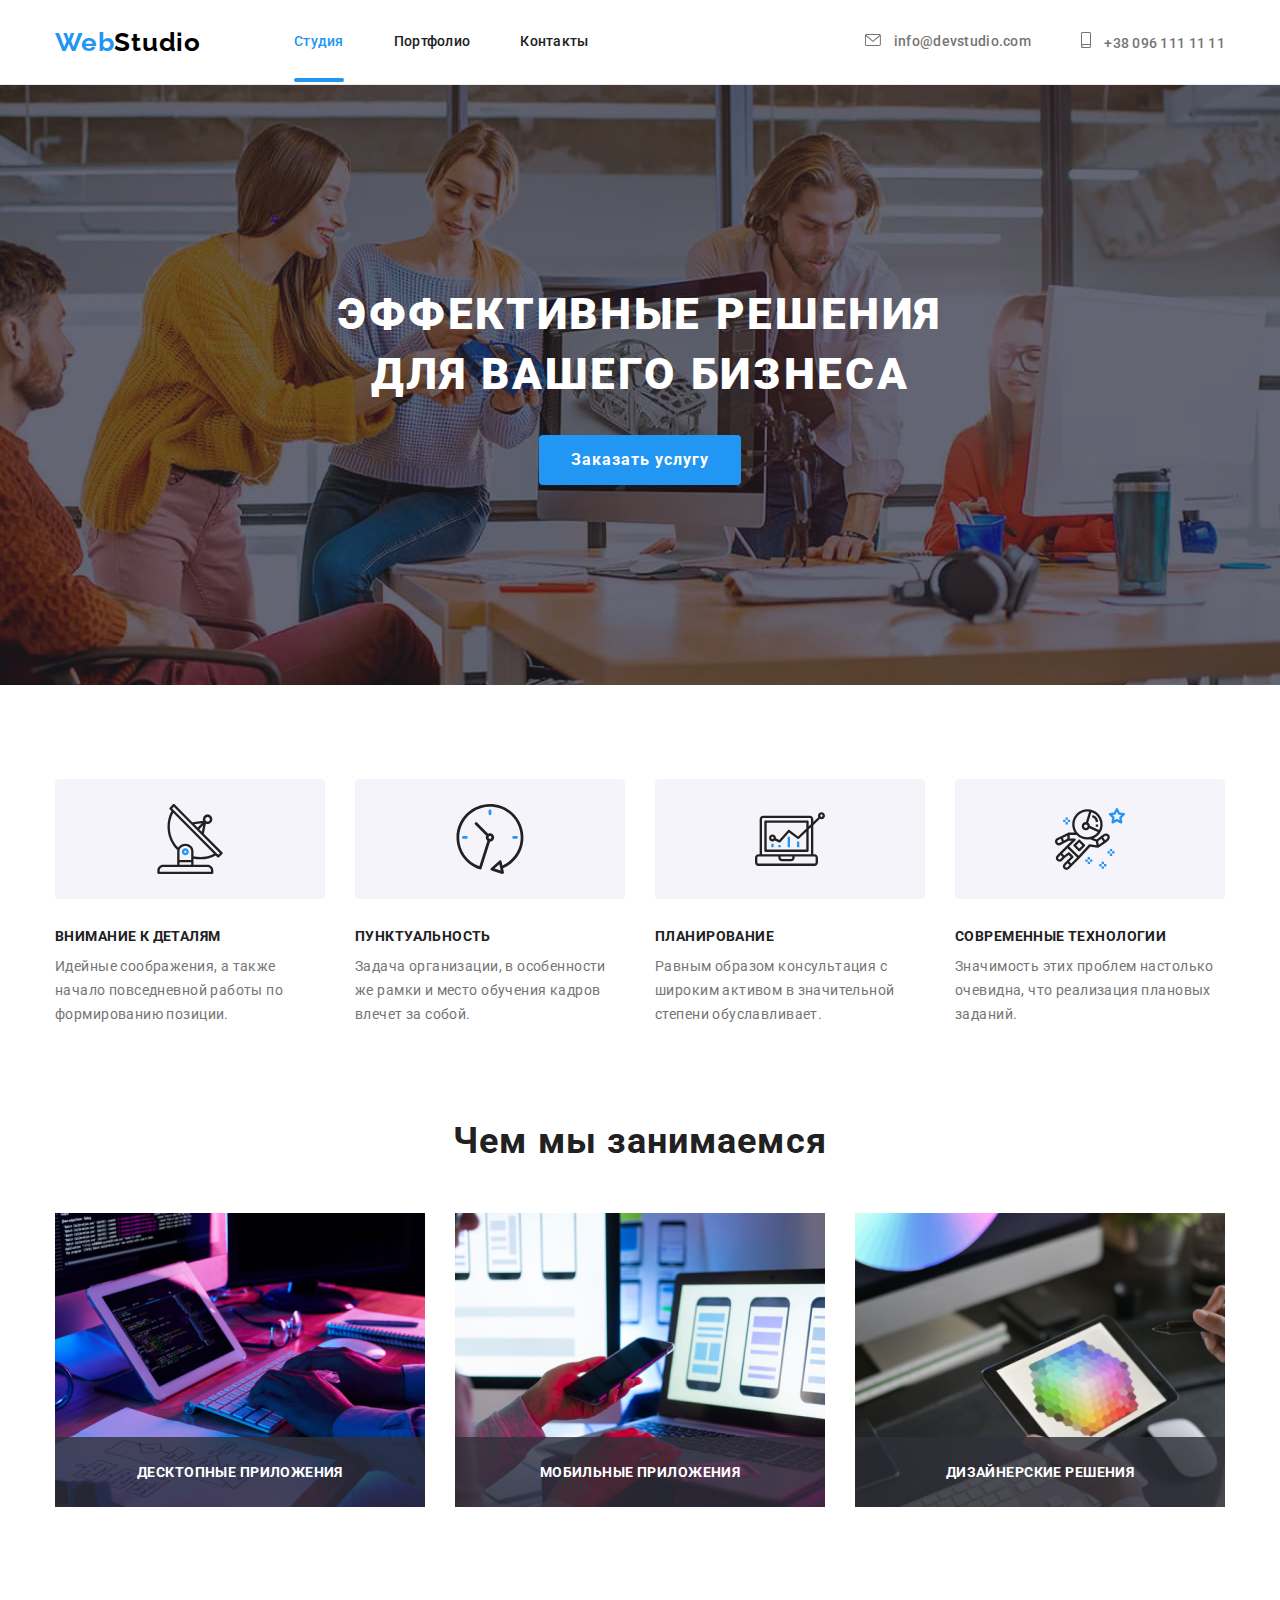
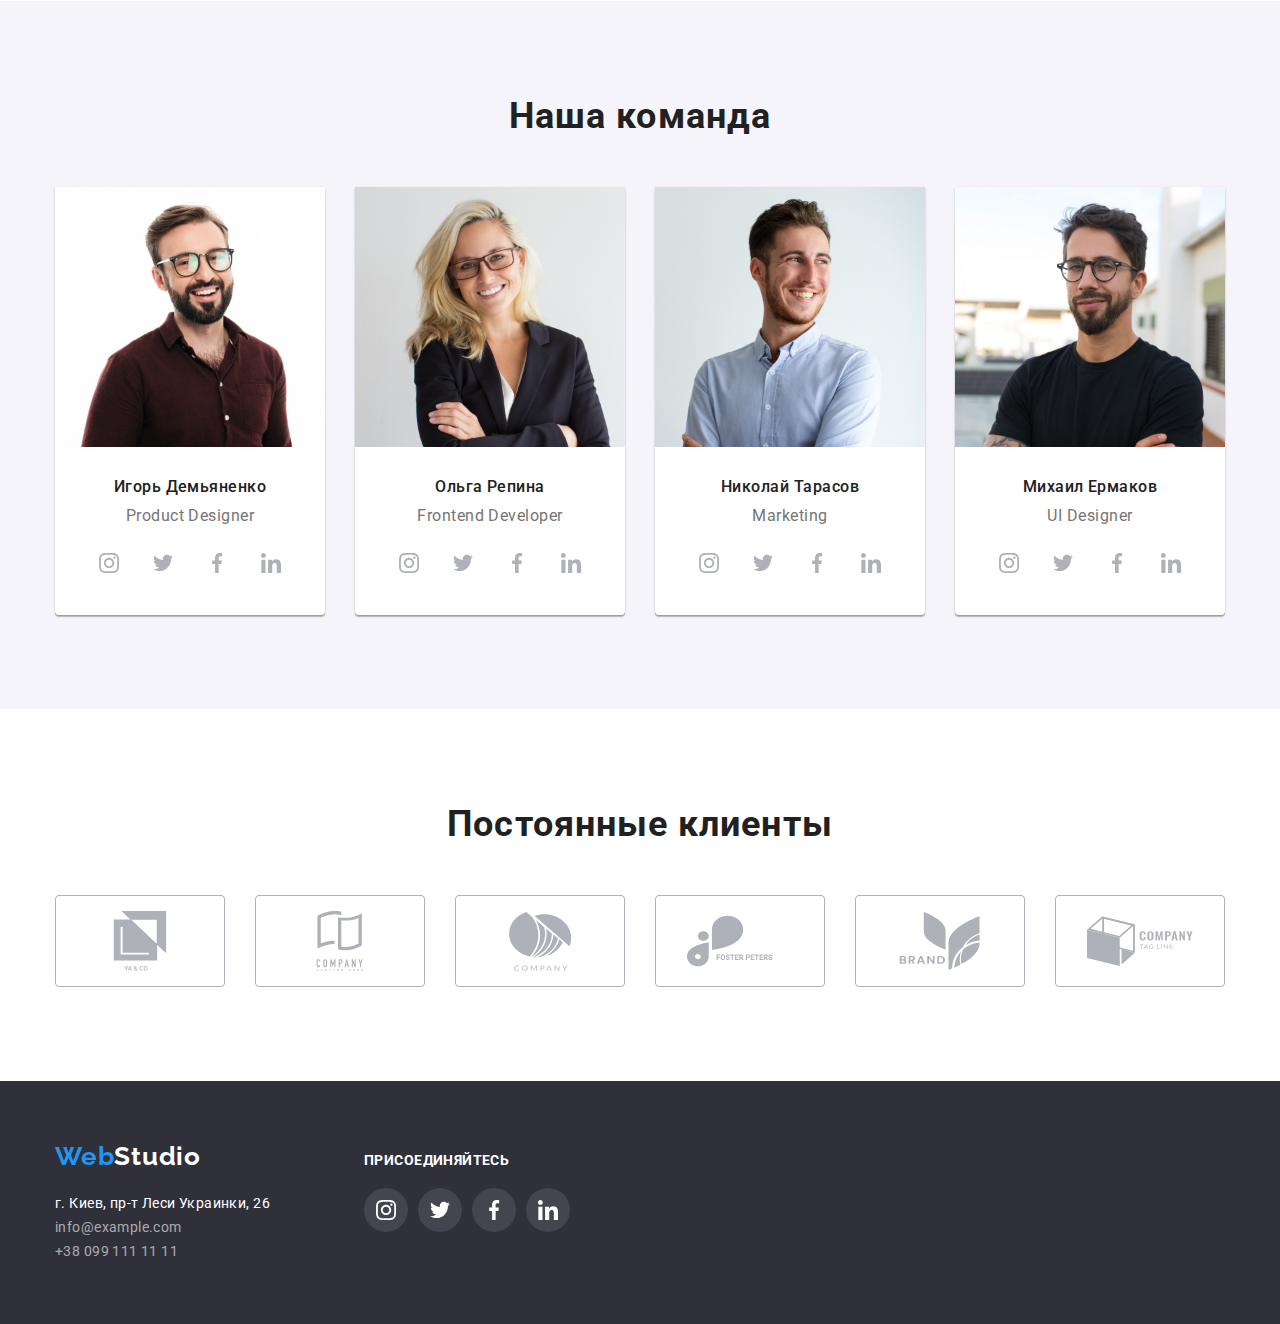
==== commit 60844dc6: "red" ====
--- a/index.html
+++ b/index.html
@@ -74,15 +74,15 @@
           <button class="hero-btn" type="button" data-modal-open>
             Заказать услугу
           </button>
-          <!-- Модальное окно -->
-          <div class="backdrop is-hidden" data-modal>
-            <div class="modal">
-              <button class="btn-modal" type="button" data-modal-close>
-                <svg width="18" height="18">
-                  <use href="./images/icons.svg#icon-close"></use>
-                </svg>
-              </button>
-            </div>
+        </div>
+        <!-- Модальное окно -->
+        <div class="backdrop is-hidden" data-modal>
+          <div class="modal">
+            <button class="btn-modal" type="button" data-modal-close>
+              <svg width="18" height="18">
+                <use href="./images/icons.svg#icon-close"></use>
+              </svg>
+            </button>
           </div>
         </div>
       </section>
--- a/css/styles.css
+++ b/css/styles.css
@@ -182,7 +182,7 @@
   background-repeat: no-repeat;
   background-position: center;
   max-width: 1600px;
-  height: 600px;
+  max-height: 600px;
   margin-left: auto;
   margin-right: auto;
 }
@@ -209,7 +209,7 @@
   background-color: var(--accent-color);
   border: none;
   border-radius: 4px;
-  transition-property: color, background-color;
+  transition-property: background;
   transition-duration: 250ms;
   transition-timing-function: cubic-bezier(0.4, 0, 0.2, 1);
 }
@@ -226,7 +226,7 @@
   height: 100%;
   background-color: var(--modal-backdrop);
   transition: all 250ms cubic-bezier(0.4, 0, 0.2, 1);
-  z-index: 5;
+  z-index: 2;
 }
 .backdrop.is-hidden {
   visibility: hidden;
@@ -237,7 +237,7 @@
   position: absolute;
   top: 50%;
   bottom: 50%;
-  transform: translate(-50%, -50%);
+  transform: translate(-50%, -50%) scale(1.1);
   width: 528px;
   height: 581px;
   background-color: var(--main-bg-color);
